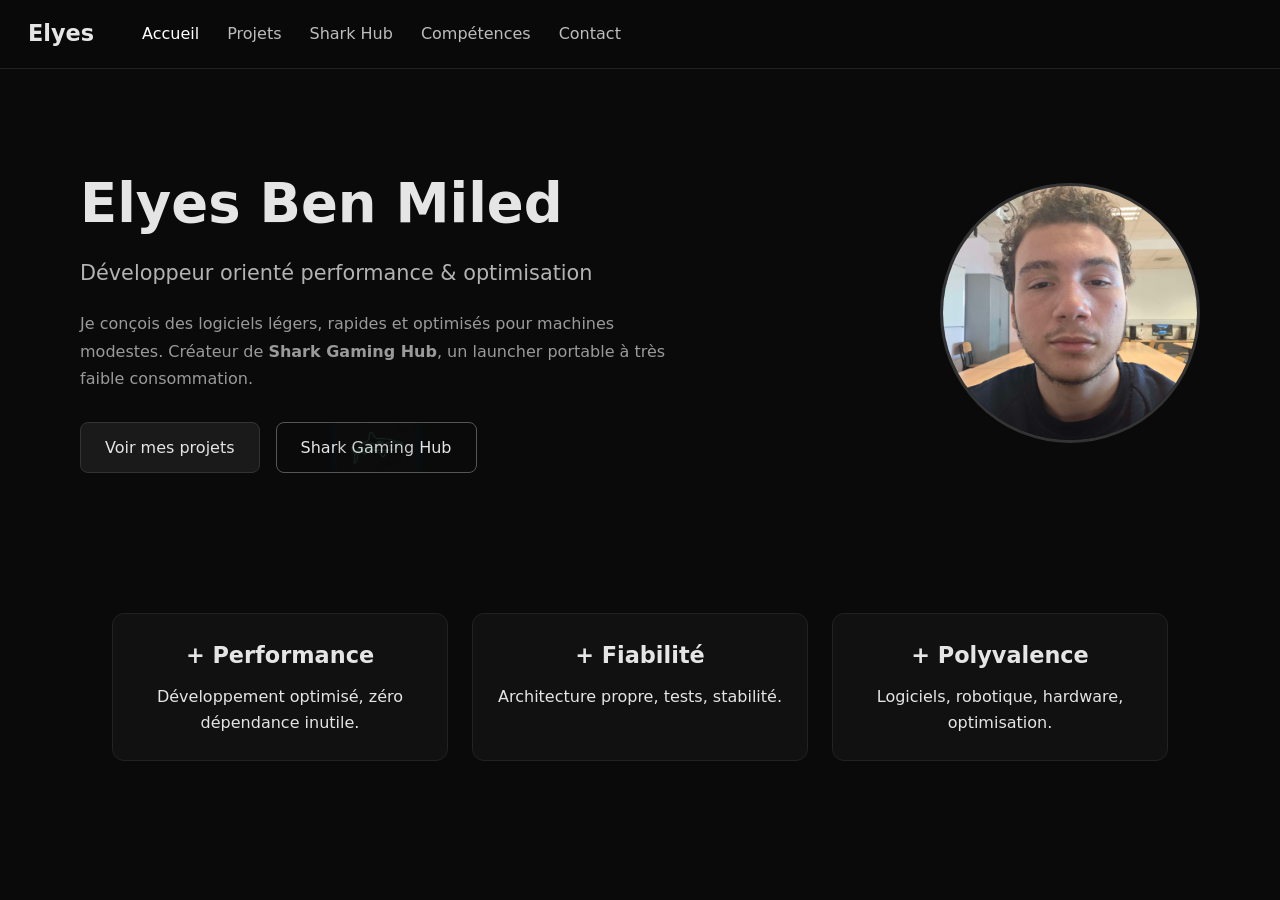
==== index.html @ 0fb487bc "Add files via upload" ====
<!DOCTYPE html>
<html lang="fr">
<head>
  <meta charset="UTF-8" />
  <meta name="viewport" content="width=device-width, initial-scale=1.0" />
  <title>Elyes – Développeur orienté performance</title>
  <link rel="stylesheet" href="style.css" />
</head>
<body>

  <!-- NAVBAR -->
  <header class="navbar">
    <div class="nav-logo">Elyes</div>
    <nav>
      <a href="index.html" class="active">Accueil</a>
      <a href="projects.html">Projets</a>
      <a href="software.html">Shark Hub</a>
      <a href="skills.html">Compétences</a>
      <a href="contact.html">Contact</a>
    </nav>
  </header>

  <!-- HERO -->
  <section class="hero">
    <div class="hero-content">
      <h1 class="hero-title">Elyes Ben Miled</h1>
      <p class="hero-subtitle">Développeur orienté performance & optimisation</p>

      <p class="hero-text">
        Je conçois des logiciels légers, rapides et optimisés pour machines modestes.
        Créateur de <strong>Shark Gaming Hub</strong>, un launcher portable à très faible consommation.
      </p>

      <div class="hero-buttons">
        <a href="projects.html" class="btn">Voir mes projets</a>

        <!-- BOUTON AVEC LOGO EN ARRIÈRE-PLAN -->
        <a href="software.html" class="btn btn-outline btn-logo-bg">
          Shark Gaming Hub
        </a>
      </div>
    </div>

    <div class="hero-photo">
      <img src="photo.jpg" alt="Photo de profil">
    </div>
  </section>

  <!-- HIGHLIGHTS -->
  <section class="highlights">
    <div class="highlight-card">
      <h3>+ Performance</h3>
      <p>Développement optimisé, zéro dépendance inutile.</p>
    </div>

    <div class="highlight-card">
      <h3>+ Fiabilité</h3>
      <p>Architecture propre, tests, stabilité.</p>
    </div>

    <div class="highlight-card">
      <h3>+ Polyvalence</h3>
      <p>Logiciels, robotique, hardware, optimisation.</p>
    </div>
  </section>

</body>
</html>
---- style.css ----
/* RESET */
* {
  margin: 0;
  padding: 0;
  box-sizing: border-box;
  font-family: system-ui, -apple-system, BlinkMacSystemFont, sans-serif;
}

body {
  background-color: #0a0a0a;
  color: #e5e5e5;
  line-height: 1.6;
}

/* NAVBAR FINAL */
.navbar {
  position: fixed;
  top: 0;
  width: 100%;
  padding: 16px 28px;
  background: rgba(10, 10, 10, 0.85);
  backdrop-filter: blur(10px);
  display: flex;
  align-items: center;
  z-index: 100;
  border-bottom: 1px solid #222;
}

.nav-logo {
  font-size: 1.4rem;
  font-weight: 700;
  color: #e5e5e5;
  margin-right: 48px;
}

.navbar nav {
  display: flex;
  gap: 28px;
}

.navbar nav a {
  color: #bdbdbd;
  text-decoration: none;
  font-size: 1rem;
  transition: 0.25s;
}

.navbar nav a:hover,
.navbar nav a.active {
  color: #ffffff;
}

/* HERO INDEX */
.hero {
  display: flex;
  justify-content: space-between;
  align-items: center;
  padding: 160px 40px 80px;
  max-width: 1200px;
  margin: auto;
}

.hero-content {
  max-width: 600px;
}

.hero-title {
  font-size: 3.4rem;
  font-weight: 700;
}

.hero-subtitle {
  margin-top: 10px;
  font-size: 1.3rem;
  color: #b3b3b3;
}

.hero-text {
  margin-top: 20px;
  color: #9a9a9a;
  line-height: 1.7;
}

.hero-buttons {
  margin-top: 30px;
  display: flex;
  gap: 16px;
}

.btn {
  padding: 12px 24px;
  background: #1a1a1a;
  border: 1px solid #333;
  border-radius: 8px;
  color: #e5e5e5;
  text-decoration: none;
  transition: 0.2s;
}

.btn:hover {
  background: #333;
}

.btn-outline {
  background: transparent;
  border: 1px solid #555;
}

.btn-outline:hover {
  background: #222;
}

/* BOUTON AVEC LOGO EN ARRIÈRE-PLAN */
.btn-logo-bg {
  position: relative;
  overflow: hidden;
  z-index: 1;
}

.btn-logo-bg::before {
  content: "";
  position: absolute;
  top: 50%;
  left: 50%;
  width: 160%;
  height: 160%;
  background: url("shark neon.jpg") center/contain no-repeat;
  opacity: 0.12;
  transform: translate(-50%, -50%);
  filter: drop-shadow(0 0 10px #00eaff55);
  pointer-events: none;
  z-index: 0;
}

.btn-logo-bg {
  position: relative;
  z-index: 2;
}

/* HERO PHOTO */
.hero-photo img {
  width: 260px;
  height: 260px;
  border-radius: 50%;
  object-fit: cover;
  border: 3px solid #333;
}

/* HIGHLIGHTS */
.highlights {
  display: flex;
  justify-content: center;
  gap: 24px;
  padding: 60px 40px;
  max-width: 1200px;
  margin: auto;
}

.highlight-card {
  background: #111;
  padding: 24px;
  border-radius: 12px;
  border: 1px solid #222;
  width: 30%;
  text-align: center;
  transition: 0.2s;
}

.highlight-card:hover {
  transform: translateY(-4px);
  border-color: #444;
}

.highlight-card h3 {
  font-size: 1.4rem;
  margin-bottom: 10px;
}

/* PAGE HERO (projects, software, skills, contact) */
.page-hero {
  padding: 160px 40px 60px;
  text-align: center;
  max-width: 900px;
  margin: auto;
}

.page-hero h1 {
  font-size: 3rem;
  font-weight: 700;
}

.page-hero p {
  margin-top: 10px;
  color: #b3b3b3;
}

/* LOGO EN ARRIÈRE-PLAN DANS LA PAGE SHARK HUB */
.shark-bg {
  position: relative;
  overflow: hidden;
}

.shark-bg::before {
  content: "";
  position: absolute;
  top: 50%;
  left: 50%;
  width: 420px;
  height: 420px;
  background: url("shark neon.jpg") center/contain no-repeat;
  opacity: 0.12;
  transform: translate(-50%, -50%);
  filter: drop-shadow(0 0 20px #00eaff55);
  pointer-events: none;
  z-index: 0;
}

.shark-bg h1,
.shark-bg p {
  position: relative;
  z-index: 2;
}

/* PROJECT GRID */
.projects-grid {
  max-width: 1200px;
  margin: auto;
  padding: 40px;
  display: grid;
  grid-template-columns: repeat(auto-fit, minmax(320px, 1fr));
  gap: 24px;
}

.project-card {
  background: #111;
  border: 1px solid #222;
  padding: 24px;
  border-radius: 12px;
  transition: 0.2s;
}

.project-card:hover {
  transform: translateY(-4px);
  border-color: #444;
}

.project-card.big {
  grid-column: span 2;
}

.project-desc {
  color: #cfcfcf;
  margin-bottom: 16px;
}

.project-list {
  margin: 16px 0;
  padding-left: 20px;
  color: #bdbdbd;
}

.project-list li {
  margin-bottom: 6px;
}

/* SOFTWARE PAGE */
.software-intro {
  display: flex;
  gap: 40px;
  max-width: 1200px;
  margin: auto;
  padding: 40px;
}

.software-text {
  flex: 2;
}

.software-box {
  flex: 1;
  background: #111;
  border: 1px solid #222;
  padding: 24px;
  border-radius: 12px;
}

.software-box ul li {
  margin-bottom: 8px;
}

/* TECH GRID */
.tech-section {
  max-width: 1200px;
  margin: auto;
  padding: 40px;
}

.tech-grid {
  display: grid;
  grid-template-columns: repeat(auto-fit, minmax(260px, 1fr));
  gap: 24px;
}

.tech-card {
  background: #111;
  border: 1px solid #222;
  padding: 24px;
  border-radius: 12px;
  transition: 0.2s;
}

.tech-card:hover {
  transform: translateY(-4px);
  border-color: #444;
}

/* PERFORMANCE GRID */
.performance {
  max-width: 1200px;
  margin: auto;
  padding: 40px;
}

.perf-grid {
  display: grid;
  grid-template-columns: repeat(auto-fit, minmax(260px, 1fr));
  gap: 24px;
}

.perf-item {
  background: #111;
  border: 1px solid #222;
  padding: 20px;
  border-radius: 12px;
  transition: 0.2s;
}

.perf-item:hover {
  transform: translateY(-4px);
  border-color: #444;
}

/* PUBLIC LIST */
.public-list,
.roadmap {
  max-width: 800px;
  margin: auto;
  padding: 20px;
  line-height: 1.8;
}

/* SKILLS GRID */
.skills-grid {
  max-width: 1200px;
  margin: auto;
  padding: 40px;
  display: grid;
  grid-template-columns: repeat(auto-fit, minmax(320px, 1fr));
  gap: 24px;
}

.skill-card {
  background: #111;
  border: 1px solid #222;
  padding: 24px;
  border-radius: 12px;
  transition: 0.2s;
}

.skill-card:hover {
  transform: translateY(-4px);
  border-color: #444;
}

/* CONTACT */
.contact-section {
  max-width: 900px;
  margin: auto;
  padding: 40px;
  display: grid;
  grid-template-columns: repeat(auto-fit, minmax(260px, 1fr));
  gap: 24px;
}

.contact-card {
  background: #111;
  border: 1px solid #222;
  padding: 24px;
  border-radius: 12px;
  transition: 0.2s;
}

.contact-card:hover {
  transform: translateY(-4px);
  border-color: #444;
}

.contact-card a {
  color: #e5e5e5;
  text-decoration: underline;
}

/* RESPONSIVE */
@media (max-width: 900px) {
  .hero {
    flex-direction: column;
    text-align: center;
  }

  .hero-photo {
    margin-top: 40px;
  }

  .software-intro {
    flex-direction: column;
  }
}
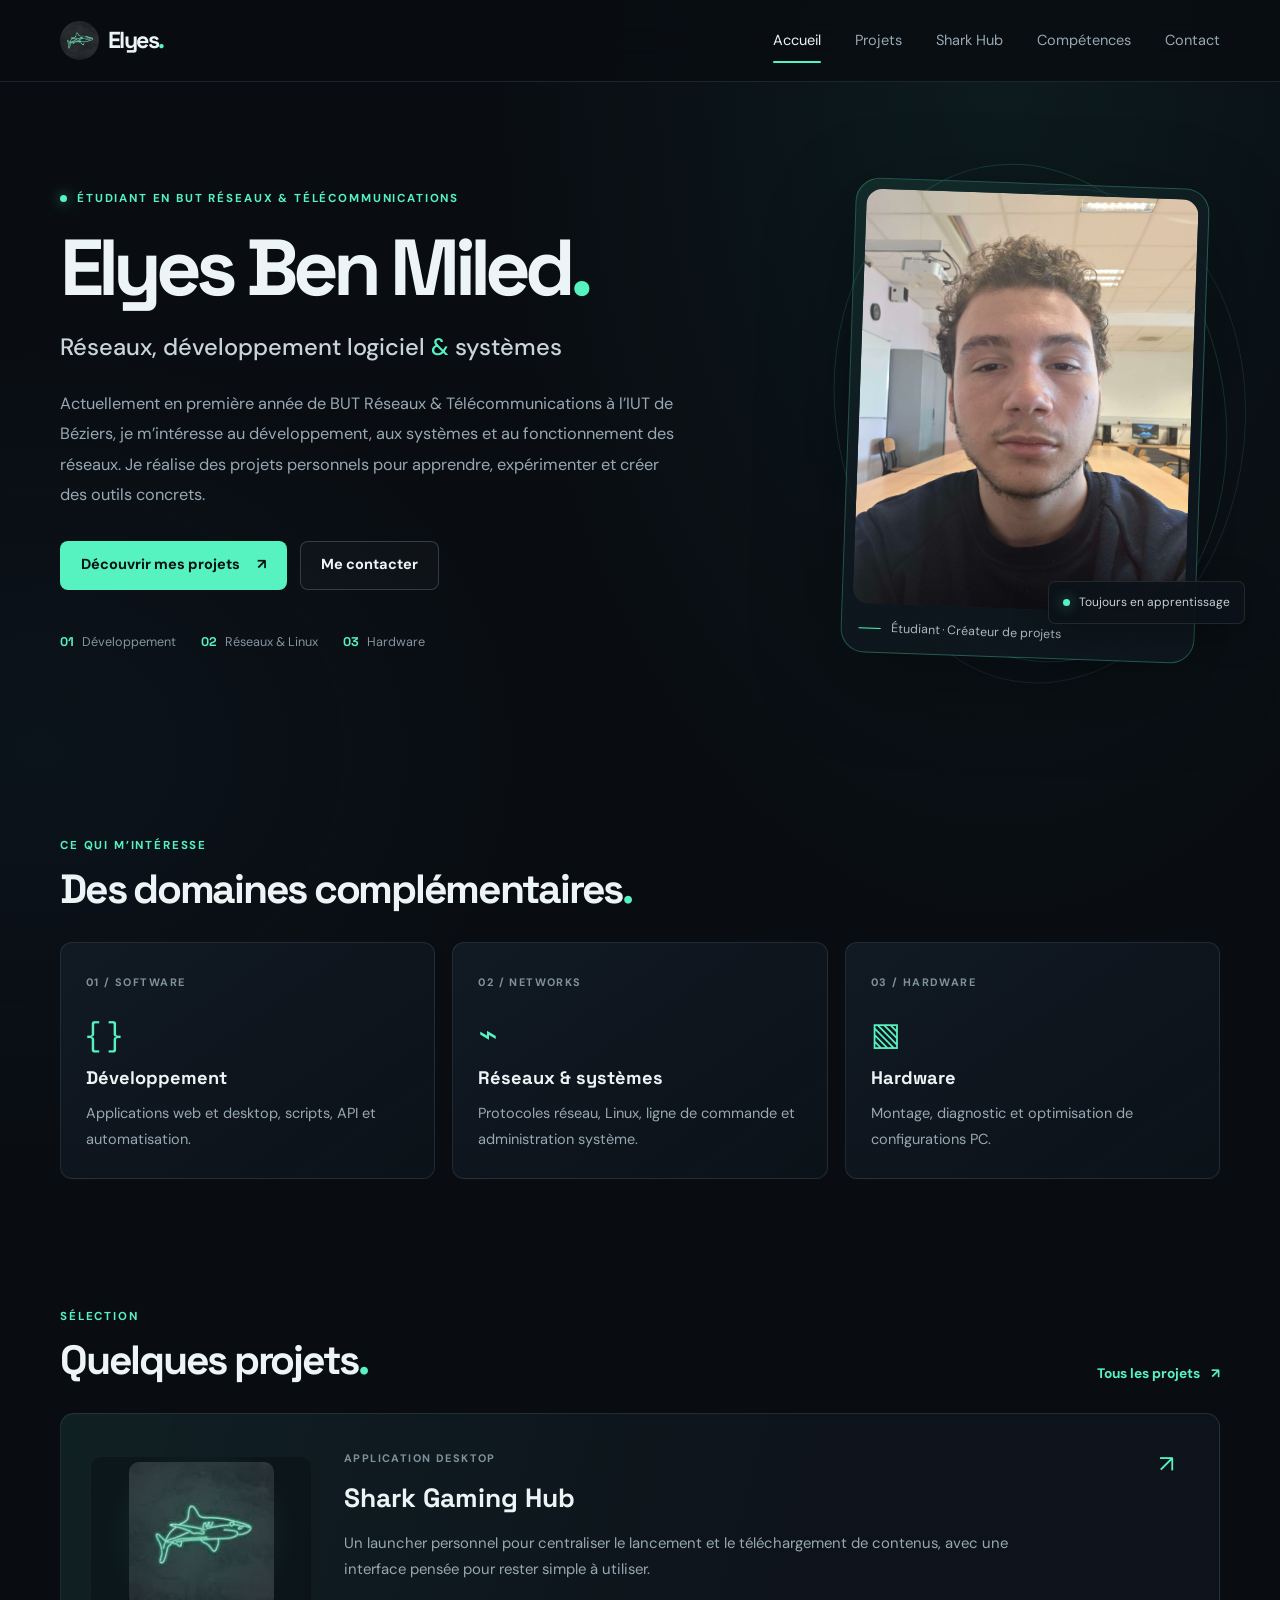
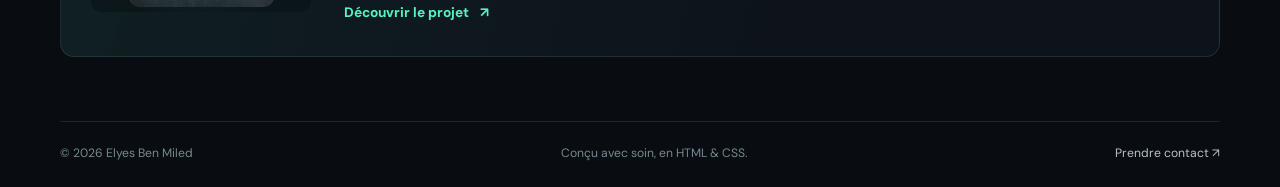
==== commit d84c89da: "Add files via upload" ====
--- a/index.html
+++ b/index.html
@@ -1,68 +1,119 @@
-<!DOCTYPE html>
-<html lang="fr">
-<head>
-  <meta charset="UTF-8" />
-  <meta name="viewport" content="width=device-width, initial-scale=1.0" />
-  <title>Elyes – Développeur orienté performance</title>
-  <link rel="stylesheet" href="style.css" />
-</head>
-<body>
-
-  <!-- NAVBAR -->
-  <header class="navbar">
-    <div class="nav-logo">Elyes</div>
-    <nav>
-      <a href="index.html" class="active">Accueil</a>
-      <a href="projects.html">Projets</a>
-      <a href="software.html">Shark Hub</a>
-      <a href="skills.html">Compétences</a>
-      <a href="contact.html">Contact</a>
-    </nav>
-  </header>
-
-  <!-- HERO -->
-  <section class="hero">
-    <div class="hero-content">
-      <h1 class="hero-title">Elyes Ben Miled</h1>
-      <p class="hero-subtitle">Développeur orienté performance & optimisation</p>
-
-      <p class="hero-text">
-        Je conçois des logiciels légers, rapides et optimisés pour machines modestes.
-        Créateur de <strong>Shark Gaming Hub</strong>, un launcher portable à très faible consommation.
-      </p>
-
-      <div class="hero-buttons">
-        <a href="projects.html" class="btn">Voir mes projets</a>
-
-        <!-- BOUTON AVEC LOGO EN ARRIÈRE-PLAN -->
-        <a href="software.html" class="btn btn-outline btn-logo-bg">
-          Shark Gaming Hub
-        </a>
-      </div>
-    </div>
-
-    <div class="hero-photo">
-      <img src="photo.jpg" alt="Photo de profil">
-    </div>
-  </section>
-
-  <!-- HIGHLIGHTS -->
-  <section class="highlights">
-    <div class="highlight-card">
-      <h3>+ Performance</h3>
-      <p>Développement optimisé, zéro dépendance inutile.</p>
-    </div>
-
-    <div class="highlight-card">
-      <h3>+ Fiabilité</h3>
-      <p>Architecture propre, tests, stabilité.</p>
-    </div>
-
-    <div class="highlight-card">
-      <h3>+ Polyvalence</h3>
-      <p>Logiciels, robotique, hardware, optimisation.</p>
-    </div>
-  </section>
-
-</body>
-</html>
+<!DOCTYPE html>
+<html lang="fr">
+<head>
+  <meta charset="UTF-8" />
+  <meta name="viewport" content="width=device-width, initial-scale=1.0" />
+  <meta name="description" content="Portfolio d’Elyes Ben Miled, étudiant en BUT Réseaux & Télécommunications à l’IUT de Béziers. Projets en développement logiciel, réseaux, systèmes et hardware." />
+  <meta name="theme-color" content="#090d12" />
+  <title>Elyes Ben Miled — Portfolio</title>
+  <link rel="preconnect" href="https://fonts.googleapis.com" />
+  <link rel="preconnect" href="https://fonts.gstatic.com" crossorigin />
+  <link href="https://fonts.googleapis.com/css2?family=DM+Sans:wght@400;500;600;700&family=Space+Grotesk:wght@400;500;600;700&display=swap" rel="stylesheet" />
+  <link rel="stylesheet" href="style.css" />
+</head>
+<body>
+  <header class="navbar">
+    <a class="brand" href="index.html" aria-label="Elyes — Accueil">
+      <img src="shark neon.jpg" alt="" class="brand-mark" />
+      <span>Elyes<span class="brand-dot">.</span></span>
+    </a>
+    <nav aria-label="Navigation principale">
+      <a href="index.html" class="active" aria-current="page">Accueil</a>
+      <a href="projects.html">Projets</a>
+      <a href="software.html">Shark Hub</a>
+      <a href="skills.html">Compétences</a>
+      <a href="contact.html">Contact</a>
+    </nav>
+  </header>
+
+  <main>
+    <section class="hero container">
+      <div class="hero-content">
+        <p class="eyebrow"><span class="status-dot"></span> Étudiant en BUT Réseaux & Télécommunications</p>
+        <h1>Elyes Ben Miled<span class="accent">.</span></h1>
+        <p class="hero-subtitle">Réseaux, développement logiciel <span>&</span> systèmes</p>
+        <p class="hero-text">
+          Actuellement en première année de BUT Réseaux & Télécommunications à l’IUT de Béziers,
+          je m’intéresse au développement, aux systèmes et au fonctionnement des réseaux.
+          Je réalise des projets personnels pour apprendre, expérimenter et créer des outils concrets.
+        </p>
+        <div class="hero-actions">
+          <a href="projects.html" class="button button-primary">Découvrir mes projets <span aria-hidden="true">↗</span></a>
+          <a href="contact.html" class="button button-secondary">Me contacter</a>
+        </div>
+        <div class="hero-meta">
+          <span><span class="meta-icon">01</span> Développement</span>
+          <span><span class="meta-icon">02</span> Réseaux & Linux</span>
+          <span><span class="meta-icon">03</span> Hardware</span>
+        </div>
+      </div>
+
+      <div class="hero-visual">
+        <div class="photo-frame">
+          <img src="photo.jpg" alt="Portrait d’Elyes Ben Miled" class="profile-photo" />
+          <div class="photo-caption">
+            <span class="caption-line"></span>
+            <span>Étudiant · Créateur de projets</span>
+          </div>
+        </div>
+        <div class="visual-orbit orbit-one"></div>
+        <div class="visual-orbit orbit-two"></div>
+        <div class="floating-tag"><span class="status-dot"></span> Toujours en apprentissage</div>
+      </div>
+    </section>
+
+    <section class="focus-section container section-block">
+      <div class="section-heading">
+        <p class="eyebrow">CE QUI M’INTÉRESSE</p>
+        <h2>Des domaines complémentaires<span class="accent">.</span></h2>
+      </div>
+      <div class="focus-grid">
+        <article class="info-card">
+          <span class="card-index">01 / SOFTWARE</span>
+          <div class="card-symbol" aria-hidden="true">{ }</div>
+          <h3>Développement</h3>
+          <p>Applications web et desktop, scripts, API et automatisation.</p>
+        </article>
+        <article class="info-card">
+          <span class="card-index">02 / NETWORKS</span>
+          <div class="card-symbol" aria-hidden="true">⌁</div>
+          <h3>Réseaux & systèmes</h3>
+          <p>Protocoles réseau, Linux, ligne de commande et administration système.</p>
+        </article>
+        <article class="info-card">
+          <span class="card-index">03 / HARDWARE</span>
+          <div class="card-symbol" aria-hidden="true">▧</div>
+          <h3>Hardware</h3>
+          <p>Montage, diagnostic et optimisation de configurations PC.</p>
+        </article>
+      </div>
+    </section>
+
+    <section class="featured-section container section-block">
+      <div class="section-heading section-heading-row">
+        <div>
+          <p class="eyebrow">SÉLECTION</p>
+          <h2>Quelques projets<span class="accent">.</span></h2>
+        </div>
+        <a class="text-link" href="projects.html">Tous les projets <span aria-hidden="true">↗</span></a>
+      </div>
+      <a class="featured-project" href="software.html">
+        <div class="featured-project-logo"><img src="shark neon.jpg" alt="Logo Shark Gaming Hub" /></div>
+        <div class="featured-project-copy">
+          <span class="project-type">APPLICATION DESKTOP</span>
+          <h3>Shark Gaming Hub</h3>
+          <p>Un launcher personnel pour centraliser le lancement et le téléchargement de contenus, avec une interface pensée pour rester simple à utiliser.</p>
+          <span class="text-link">Découvrir le projet <span aria-hidden="true">↗</span></span>
+        </div>
+        <span class="featured-arrow" aria-hidden="true">↗</span>
+      </a>
+    </section>
+  </main>
+
+  <footer class="site-footer container">
+    <span>© 2026 Elyes Ben Miled</span>
+    <span>Conçu avec soin, en HTML & CSS.</span>
+    <a href="contact.html">Prendre contact ↗</a>
+  </footer>
+</body>
+</html>
--- a/style.css
+++ b/style.css
@@ -1,417 +1,321 @@
-/* RESET */
-* {
-  margin: 0;
-  padding: 0;
-  box-sizing: border-box;
-  font-family: system-ui, -apple-system, BlinkMacSystemFont, sans-serif;
-}
-
-body {
-  background-color: #0a0a0a;
-  color: #e5e5e5;
-  line-height: 1.6;
-}
-
-/* NAVBAR FINAL */
-.navbar {
-  position: fixed;
-  top: 0;
-  width: 100%;
-  padding: 16px 28px;
-  background: rgba(10, 10, 10, 0.85);
-  backdrop-filter: blur(10px);
-  display: flex;
-  align-items: center;
-  z-index: 100;
-  border-bottom: 1px solid #222;
-}
-
-.nav-logo {
-  font-size: 1.4rem;
-  font-weight: 700;
-  color: #e5e5e5;
-  margin-right: 48px;
-}
-
-.navbar nav {
-  display: flex;
-  gap: 28px;
-}
-
-.navbar nav a {
-  color: #bdbdbd;
-  text-decoration: none;
-  font-size: 1rem;
-  transition: 0.25s;
-}
-
-.navbar nav a:hover,
-.navbar nav a.active {
-  color: #ffffff;
-}
-
-/* HERO INDEX */
-.hero {
-  display: flex;
-  justify-content: space-between;
-  align-items: center;
-  padding: 160px 40px 80px;
-  max-width: 1200px;
-  margin: auto;
-}
-
-.hero-content {
-  max-width: 600px;
-}
-
-.hero-title {
-  font-size: 3.4rem;
-  font-weight: 700;
-}
-
-.hero-subtitle {
-  margin-top: 10px;
-  font-size: 1.3rem;
-  color: #b3b3b3;
-}
-
-.hero-text {
-  margin-top: 20px;
-  color: #9a9a9a;
-  line-height: 1.7;
-}
-
-.hero-buttons {
-  margin-top: 30px;
-  display: flex;
-  gap: 16px;
-}
-
-.btn {
-  padding: 12px 24px;
-  background: #1a1a1a;
-  border: 1px solid #333;
-  border-radius: 8px;
-  color: #e5e5e5;
-  text-decoration: none;
-  transition: 0.2s;
-}
-
-.btn:hover {
-  background: #333;
-}
-
-.btn-outline {
-  background: transparent;
-  border: 1px solid #555;
-}
-
-.btn-outline:hover {
-  background: #222;
-}
-
-/* BOUTON AVEC LOGO EN ARRIÈRE-PLAN */
-.btn-logo-bg {
-  position: relative;
-  overflow: hidden;
-  z-index: 1;
-}
-
-.btn-logo-bg::before {
-  content: "";
-  position: absolute;
-  top: 50%;
-  left: 50%;
-  width: 160%;
-  height: 160%;
-  background: url("shark neon.jpg") center/contain no-repeat;
-  opacity: 0.12;
-  transform: translate(-50%, -50%);
-  filter: drop-shadow(0 0 10px #00eaff55);
-  pointer-events: none;
-  z-index: 0;
-}
-
-.btn-logo-bg {
-  position: relative;
-  z-index: 2;
-}
-
-/* HERO PHOTO */
-.hero-photo img {
-  width: 260px;
-  height: 260px;
-  border-radius: 50%;
-  object-fit: cover;
-  border: 3px solid #333;
-}
-
-/* HIGHLIGHTS */
-.highlights {
-  display: flex;
-  justify-content: center;
-  gap: 24px;
-  padding: 60px 40px;
-  max-width: 1200px;
-  margin: auto;
-}
-
-.highlight-card {
-  background: #111;
-  padding: 24px;
-  border-radius: 12px;
-  border: 1px solid #222;
-  width: 30%;
-  text-align: center;
-  transition: 0.2s;
-}
-
-.highlight-card:hover {
-  transform: translateY(-4px);
-  border-color: #444;
-}
-
-.highlight-card h3 {
-  font-size: 1.4rem;
-  margin-bottom: 10px;
-}
-
-/* PAGE HERO (projects, software, skills, contact) */
-.page-hero {
-  padding: 160px 40px 60px;
-  text-align: center;
-  max-width: 900px;
-  margin: auto;
-}
-
-.page-hero h1 {
-  font-size: 3rem;
-  font-weight: 700;
-}
-
-.page-hero p {
-  margin-top: 10px;
-  color: #b3b3b3;
-}
-
-/* LOGO EN ARRIÈRE-PLAN DANS LA PAGE SHARK HUB */
-.shark-bg {
-  position: relative;
-  overflow: hidden;
-}
-
-.shark-bg::before {
-  content: "";
-  position: absolute;
-  top: 50%;
-  left: 50%;
-  width: 420px;
-  height: 420px;
-  background: url("shark neon.jpg") center/contain no-repeat;
-  opacity: 0.12;
-  transform: translate(-50%, -50%);
-  filter: drop-shadow(0 0 20px #00eaff55);
-  pointer-events: none;
-  z-index: 0;
-}
-
-.shark-bg h1,
-.shark-bg p {
-  position: relative;
-  z-index: 2;
-}
-
-/* PROJECT GRID */
-.projects-grid {
-  max-width: 1200px;
-  margin: auto;
-  padding: 40px;
-  display: grid;
-  grid-template-columns: repeat(auto-fit, minmax(320px, 1fr));
-  gap: 24px;
-}
-
-.project-card {
-  background: #111;
-  border: 1px solid #222;
-  padding: 24px;
-  border-radius: 12px;
-  transition: 0.2s;
-}
-
-.project-card:hover {
-  transform: translateY(-4px);
-  border-color: #444;
-}
-
-.project-card.big {
-  grid-column: span 2;
-}
-
-.project-desc {
-  color: #cfcfcf;
-  margin-bottom: 16px;
-}
-
-.project-list {
-  margin: 16px 0;
-  padding-left: 20px;
-  color: #bdbdbd;
-}
-
-.project-list li {
-  margin-bottom: 6px;
-}
-
-/* SOFTWARE PAGE */
-.software-intro {
-  display: flex;
-  gap: 40px;
-  max-width: 1200px;
-  margin: auto;
-  padding: 40px;
-}
-
-.software-text {
-  flex: 2;
-}
-
-.software-box {
-  flex: 1;
-  background: #111;
-  border: 1px solid #222;
-  padding: 24px;
-  border-radius: 12px;
-}
-
-.software-box ul li {
-  margin-bottom: 8px;
-}
-
-/* TECH GRID */
-.tech-section {
-  max-width: 1200px;
-  margin: auto;
-  padding: 40px;
-}
-
-.tech-grid {
-  display: grid;
-  grid-template-columns: repeat(auto-fit, minmax(260px, 1fr));
-  gap: 24px;
-}
-
-.tech-card {
-  background: #111;
-  border: 1px solid #222;
-  padding: 24px;
-  border-radius: 12px;
-  transition: 0.2s;
-}
-
-.tech-card:hover {
-  transform: translateY(-4px);
-  border-color: #444;
-}
-
-/* PERFORMANCE GRID */
-.performance {
-  max-width: 1200px;
-  margin: auto;
-  padding: 40px;
-}
-
-.perf-grid {
-  display: grid;
-  grid-template-columns: repeat(auto-fit, minmax(260px, 1fr));
-  gap: 24px;
-}
-
-.perf-item {
-  background: #111;
-  border: 1px solid #222;
-  padding: 20px;
-  border-radius: 12px;
-  transition: 0.2s;
-}
-
-.perf-item:hover {
-  transform: translateY(-4px);
-  border-color: #444;
-}
-
-/* PUBLIC LIST */
-.public-list,
-.roadmap {
-  max-width: 800px;
-  margin: auto;
-  padding: 20px;
-  line-height: 1.8;
-}
-
-/* SKILLS GRID */
-.skills-grid {
-  max-width: 1200px;
-  margin: auto;
-  padding: 40px;
-  display: grid;
-  grid-template-columns: repeat(auto-fit, minmax(320px, 1fr));
-  gap: 24px;
-}
-
-.skill-card {
-  background: #111;
-  border: 1px solid #222;
-  padding: 24px;
-  border-radius: 12px;
-  transition: 0.2s;
-}
-
-.skill-card:hover {
-  transform: translateY(-4px);
-  border-color: #444;
-}
-
-/* CONTACT */
-.contact-section {
-  max-width: 900px;
-  margin: auto;
-  padding: 40px;
-  display: grid;
-  grid-template-columns: repeat(auto-fit, minmax(260px, 1fr));
-  gap: 24px;
-}
-
-.contact-card {
-  background: #111;
-  border: 1px solid #222;
-  padding: 24px;
-  border-radius: 12px;
-  transition: 0.2s;
-}
-
-.contact-card:hover {
-  transform: translateY(-4px);
-  border-color: #444;
-}
-
-.contact-card a {
-  color: #e5e5e5;
-  text-decoration: underline;
-}
-
-/* RESPONSIVE */
-@media (max-width: 900px) {
-  .hero {
-    flex-direction: column;
-    text-align: center;
-  }
-
-  .hero-photo {
-    margin-top: 40px;
-  }
-
-  .software-intro {
-    flex-direction: column;
-  }
-}
+:root {
+  color-scheme: dark;
+  --bg: #090d12;
+  --surface: #10171f;
+  --surface-soft: #0d141b;
+  --line: rgba(180, 205, 220, 0.12);
+  --text: #edf4f6;
+  --muted: #98a8b2;
+  --accent: #56f3c1;
+  --accent-strong: #8effd9;
+  --font-body: "DM Sans", system-ui, -apple-system, BlinkMacSystemFont, sans-serif;
+  --font-display: "Space Grotesk", var(--font-body);
+  --container: 1160px;
+}
+
+* { box-sizing: border-box; }
+html { scroll-behavior: smooth; }
+body {
+  margin: 0;
+  padding-top: 82px;
+  background:
+    radial-gradient(ellipse at 78% 4%, rgba(35, 111, 105, 0.14), transparent 31rem),
+    radial-gradient(ellipse at 3% 42%, rgba(34, 75, 106, 0.10), transparent 30rem),
+    var(--bg);
+  color: var(--text);
+  font-family: var(--font-body);
+  line-height: 1.65;
+  min-width: 320px;
+}
+a { color: inherit; }
+img { display: block; max-width: 100%; }
+.container { width: min(var(--container), calc(100% - 64px)); margin-inline: auto; }
+.accent, .brand-dot { color: var(--accent); }
+
+.navbar {
+  position: fixed;
+  inset: 0 0 auto;
+  z-index: 100;
+  min-height: 82px;
+  padding: 0 max(32px, calc((100vw - var(--container)) / 2));
+  display: flex;
+  align-items: center;
+  justify-content: space-between;
+  gap: 28px;
+  background: rgba(9, 13, 18, 0.82);
+  border-bottom: 1px solid var(--line);
+  backdrop-filter: blur(18px);
+  -webkit-backdrop-filter: blur(18px);
+}
+.brand {
+  display: inline-flex;
+  align-items: center;
+  gap: 9px;
+  flex: 0 0 auto;
+  text-decoration: none;
+  font-family: var(--font-display);
+  font-size: 1.45rem;
+  font-weight: 700;
+  letter-spacing: -0.07em;
+}
+.brand-mark { width: 39px; height: 39px; object-fit: cover; border-radius: 50%; mix-blend-mode: screen; }
+.navbar nav { display: flex; align-items: center; gap: clamp(17px, 2.7vw, 34px); }
+.navbar nav a {
+  position: relative;
+  padding: 29px 0 27px;
+  color: var(--muted);
+  font-size: 0.91rem;
+  text-decoration: none;
+  transition: color 180ms ease;
+  white-space: nowrap;
+}
+.navbar nav a::after {
+  content: "";
+  position: absolute;
+  right: 0;
+  bottom: 18px;
+  left: 0;
+  height: 2px;
+  border-radius: 2px;
+  background: var(--accent);
+  transform: scaleX(0);
+  transform-origin: left;
+  transition: transform 180ms ease;
+}
+.navbar nav a:hover, .navbar nav a.active { color: var(--text); }
+.navbar nav a:hover::after, .navbar nav a.active::after { transform: scaleX(1); }
+
+.hero {
+  min-height: 650px;
+  padding-top: 83px;
+  padding-bottom: 96px;
+  display: grid;
+  grid-template-columns: minmax(0, 1.2fr) minmax(300px, 0.8fr);
+  align-items: center;
+  gap: 80px;
+}
+.hero-content { position: relative; z-index: 2; }
+.eyebrow {
+  margin: 0 0 19px;
+  color: var(--accent);
+  font-size: 0.72rem;
+  font-weight: 700;
+  letter-spacing: 0.16em;
+  text-transform: uppercase;
+}
+.hero .eyebrow { display: flex; align-items: center; gap: 10px; }
+.status-dot { display: inline-block; width: 7px; height: 7px; flex: 0 0 7px; border-radius: 50%; background: var(--accent); box-shadow: 0 0 13px rgba(86, 243, 193, 0.65); }
+h1, h2, h3, p { overflow-wrap: break-word; }
+h1, h2, h3 { font-family: var(--font-display); }
+.hero h1, .page-hero h1, .shark-hero h1 {
+  margin: 0;
+  font-family: var(--font-display);
+  font-size: clamp(3.1rem, 6.2vw, 5.3rem);
+  line-height: 1.04;
+  letter-spacing: -0.075em;
+}
+.hero-subtitle { margin: 19px 0 0; color: #c9d5da; font-size: clamp(1.15rem, 2vw, 1.48rem); font-weight: 500; }
+.hero-subtitle span { color: var(--accent); }
+.hero-text { max-width: 620px; margin: 22px 0 0; color: var(--muted); font-size: 1.02rem; line-height: 1.85; }
+.hero-actions { display: flex; flex-wrap: wrap; gap: 13px; margin-top: 31px; }
+.button {
+  min-height: 49px;
+  display: inline-flex;
+  align-items: center;
+  justify-content: center;
+  gap: 17px;
+  padding: 0 20px;
+  border: 1px solid transparent;
+  border-radius: 8px;
+  font-size: 0.91rem;
+  font-weight: 700;
+  text-decoration: none;
+  transition: transform 180ms ease, border-color 180ms ease, background 180ms ease;
+}
+.button:hover { transform: translateY(-2px); }
+.button-primary { color: #07130f; background: var(--accent); }
+.button-primary:hover { background: var(--accent-strong); }
+.button-secondary { color: var(--text); border-color: rgba(180, 205, 220, 0.22); background: rgba(255, 255, 255, 0.025); }
+.button-secondary:hover { border-color: rgba(86, 243, 193, 0.55); background: rgba(86, 243, 193, 0.06); }
+.hero-meta { display: flex; flex-wrap: wrap; gap: 17px 25px; margin-top: 42px; color: #84959e; font-size: 0.79rem; }
+.hero-meta > span { display: inline-flex; align-items: center; gap: 8px; }
+.meta-icon { color: var(--accent); font-family: var(--font-display); font-weight: 700; }
+.hero-visual { position: relative; width: min(100%, 390px); justify-self: end; padding: 18px; }
+.photo-frame { position: relative; z-index: 2; overflow: hidden; padding: 10px; border: 1px solid rgba(86, 243, 193, 0.28); border-radius: 24px; background: linear-gradient(145deg, rgba(86,243,193,0.09), rgba(15,23,31,0.92) 55%); box-shadow: 0 25px 90px rgba(0, 0, 0, 0.33); transform: rotate(2deg); }
+.profile-photo { width: 100%; aspect-ratio: 4 / 5; border-radius: 16px; object-fit: cover; object-position: center 37%; filter: saturate(0.9); }
+.photo-caption { display: flex; align-items: center; gap: 10px; padding: 14px 7px 4px; color: #aab9bf; font-size: 0.77rem; }
+.caption-line { width: 22px; height: 1px; background: var(--accent); }
+.visual-orbit { position: absolute; border: 1px solid rgba(86, 243, 193, 0.16); border-radius: 50%; }
+.orbit-one { inset: -3px -5px 12px 6px; transform: rotate(-11deg); }
+.orbit-two { inset: 22px -24px -9px 37px; border-color: rgba(95, 153, 177, 0.17); transform: rotate(10deg); }
+.floating-tag { position: absolute; z-index: 3; right: -25px; bottom: 52px; display: flex; align-items: center; gap: 9px; padding: 11px 14px; border: 1px solid var(--line); border-radius: 7px; background: rgba(12, 19, 25, 0.94); color: #c3d0d4; font-size: 0.75rem; box-shadow: 0 10px 35px rgba(0, 0, 0, 0.25); }
+
+.section-block { padding-top: 64px; padding-bottom: 64px; }
+.section-heading { margin-bottom: 28px; }
+.section-heading .eyebrow { margin-bottom: 10px; }
+.section-heading h2, .next-step-card h2, .learning-banner h2 { margin: 0; font-size: clamp(1.8rem, 3.2vw, 2.55rem); line-height: 1.2; letter-spacing: -0.055em; }
+.focus-grid { display: grid; grid-template-columns: repeat(3, minmax(0, 1fr)); gap: 17px; }
+.info-card, .project-card, .skill-panel {
+  position: relative;
+  overflow: hidden;
+  padding: 25px;
+  border: 1px solid var(--line);
+  border-radius: 12px;
+  background: linear-gradient(145deg, rgba(18, 27, 36, 0.95), rgba(12, 18, 25, 0.92));
+  transition: border-color 180ms ease, transform 180ms ease, background 180ms ease;
+}
+.info-card:hover, .project-card:hover, .skill-panel:hover { border-color: rgba(86, 243, 193, 0.34); transform: translateY(-3px); }
+.card-index, .project-type, .contact-label { color: #7f929b; font-size: 0.68rem; font-weight: 700; letter-spacing: 0.13em; }
+.card-symbol { margin: 23px 0 13px; color: var(--accent); font-family: var(--font-display); font-size: 2rem; line-height: 1; }
+.info-card h3 { margin: 0 0 8px; font-size: 1.14rem; }
+.info-card p, .project-card p { margin: 0; color: var(--muted); font-size: 0.91rem; line-height: 1.8; }
+.section-heading-row { display: flex; justify-content: space-between; align-items: end; gap: 20px; }
+.text-link { display: inline-flex; align-items: center; gap: 11px; color: var(--accent); font-size: 0.86rem; font-weight: 700; text-decoration: none; }
+.text-link:hover { color: var(--accent-strong); }
+.featured-project { position: relative; display: grid; grid-template-columns: 220px 1fr 30px; align-items: center; gap: 33px; padding: 30px; border: 1px solid var(--line); border-radius: 14px; background: linear-gradient(105deg, rgba(17, 34, 37, 0.92), rgba(14, 20, 28, 0.96) 62%); text-decoration: none; transition: border-color 180ms ease, transform 180ms ease; }
+.featured-project:hover { border-color: rgba(86, 243, 193, 0.42); transform: translateY(-3px); }
+.featured-project-logo { display: grid; place-items: center; min-height: 155px; border-radius: 10px; background: radial-gradient(circle, rgba(49, 203, 160, 0.12), rgba(6, 11, 15, 0.4) 70%); }
+.featured-project-logo img { width: 145px; height: 145px; border-radius: 10px; object-fit: cover; mix-blend-mode: screen; }
+.project-type { display: inline-block; margin-bottom: 9px; }
+.featured-project h3 { margin: 0 0 9px; font-size: 1.65rem; }
+.featured-project p { max-width: 680px; margin: 0 0 16px; color: var(--muted); font-size: 0.93rem; line-height: 1.8; }
+.featured-arrow { align-self: start; color: var(--accent); font-size: 1.5rem; }
+
+.page-hero { padding-top: 93px; padding-bottom: 48px; text-align: center; }
+.page-hero .eyebrow { margin-bottom: 14px; }
+.page-hero h1 { font-size: clamp(2.9rem, 6vw, 4.7rem); }
+.page-hero > p:last-child { max-width: 700px; margin: 17px auto 0; color: var(--muted); font-size: 1rem; line-height: 1.8; }
+.projects-layout { display: grid; grid-template-columns: repeat(2, minmax(0, 1fr)); gap: 18px; padding-top: 20px; padding-bottom: 85px; }
+.project-card { min-height: 310px; padding: 27px; }
+.project-card-featured { grid-row: span 2; min-height: 100%; background: radial-gradient(circle at 78% 15%, rgba(51, 202, 160, 0.1), transparent 16rem), linear-gradient(145deg, #132229, #10171f 68%); }
+.project-card-top { display: flex; justify-content: space-between; align-items: flex-start; }
+.project-logo { width: 76px; height: 76px; object-fit: cover; border-radius: 10px; mix-blend-mode: screen; }
+.project-card h2 { margin: 20px 0 10px; font-size: 1.55rem; letter-spacing: -0.045em; }
+.project-card-featured > p { max-width: 460px; }
+.project-card .text-link { margin-top: 24px; }
+.tag-list, .skill-pills { display: flex; flex-wrap: wrap; gap: 8px; margin-top: 20px; }
+.tag-list span, .skill-pills span { padding: 6px 10px; border: 1px solid rgba(180, 205, 220, 0.13); border-radius: 5px; background: rgba(255, 255, 255, 0.025); color: #b9c8ce; font-size: 0.73rem; }
+.large-symbol { margin-top: 38px; font-size: 2.35rem; }
+.project-card-wide { grid-column: 1 / -1; min-height: auto; }
+.wide-card-content { display: flex; align-items: center; justify-content: space-between; gap: 24px; }
+.project-card-wide h2 { margin-top: 5px; }
+.project-card-wide p { max-width: 660px; }
+.experience-mark { color: rgba(86, 243, 193, 0.45); font-family: var(--font-display); font-size: 3.8rem; font-weight: 700; letter-spacing: -0.08em; }
+
+.shark-hero { position: relative; min-height: 520px; display: grid; grid-template-columns: 1.15fr 0.85fr; align-items: center; gap: 30px; padding-top: 78px; padding-bottom: 80px; }
+.shark-hero h1 { font-size: clamp(3.2rem, 6vw, 5.1rem); }
+.shark-hero-copy > p:not(.eyebrow) { max-width: 620px; margin: 23px 0 0; color: var(--muted); line-height: 1.85; }
+.shark-hero-art { position: relative; display: grid; place-items: center; min-height: 320px; }
+.shark-hero-art img { position: relative; z-index: 1; width: min(100%, 290px); border-radius: 14px; mix-blend-mode: screen; filter: drop-shadow(0 0 28px rgba(71, 245, 190, 0.15)); }
+.shark-glow { position: absolute; width: 300px; height: 300px; border-radius: 50%; background: rgba(63, 220, 174, 0.12); filter: blur(70px); }
+.software-intro { display: grid; grid-template-columns: 0.9fr 1.1fr; gap: 75px; align-items: start; }
+.software-intro .section-heading { margin: 0; }
+.intro-copy p { margin: 0 0 15px; color: var(--muted); line-height: 1.9; }
+.feature-grid { display: grid; grid-template-columns: repeat(4, minmax(0, 1fr)); gap: 14px; }
+.feature-grid .info-card { min-height: 225px; }
+.feature-grid .card-index { display: block; color: var(--accent); }
+.feature-grid .info-card h3 { margin-top: 28px; }
+.stack-list { border-top: 1px solid var(--line); }
+.stack-list > div { display: grid; grid-template-columns: 220px 1fr; gap: 20px; padding: 19px 8px; border-bottom: 1px solid var(--line); }
+.stack-list strong { font-family: var(--font-display); font-size: 1rem; }
+.stack-list span { color: var(--muted); font-size: 0.9rem; }
+.next-step-card { display: flex; align-items: center; justify-content: space-between; gap: 30px; margin-top: 30px; margin-bottom: 75px; padding: 30px; border: 1px solid rgba(86, 243, 193, 0.22); border-radius: 12px; background: linear-gradient(105deg, rgba(22, 51, 48, 0.5), rgba(14, 20, 28, 0.9)); }
+.next-step-card .eyebrow { margin-bottom: 9px; }
+.next-step-card h2 { font-size: 1.75rem; }
+.next-step-card p:last-child { max-width: 650px; margin: 10px 0 0; color: var(--muted); font-size: 0.9rem; }
+.next-step-card .button { flex: 0 0 auto; }
+
+.skills-layout { display: grid; grid-template-columns: repeat(2, minmax(0, 1fr)); gap: 17px; padding-top: 15px; }
+.skill-panel { min-height: 270px; padding: 27px; }
+.skill-panel-heading { display: flex; align-items: center; justify-content: space-between; }
+.panel-icon { color: var(--accent); font-family: var(--font-display); font-size: 1.7rem; }
+.skill-panel h2 { margin: 20px 0 8px; font-size: 1.45rem; }
+.skill-panel > p { max-width: 520px; margin: 0; color: var(--muted); font-size: 0.9rem; line-height: 1.8; }
+.skill-pills { margin-top: 17px; }
+.learning-note { display: inline-block; margin-top: 14px; color: var(--accent); font-size: 0.75rem; }
+.learning-banner { display: flex; align-items: center; justify-content: space-between; gap: 24px; margin-top: 25px; margin-bottom: 80px; padding: 26px 29px; border: 1px solid var(--line); border-radius: 11px; background: rgba(16, 23, 31, 0.75); }
+.learning-banner .eyebrow { margin-bottom: 7px; }
+.learning-banner h2 { font-size: 1.45rem; }
+.learning-banner p:last-child { margin: 4px 0 0; color: var(--muted); font-size: 0.85rem; }
+.learning-badge { display: inline-flex; align-items: center; gap: 9px; padding: 9px 12px; border: 1px solid rgba(86, 243, 193, 0.22); border-radius: 100px; color: #b9d9ce; font-size: 0.78rem; white-space: nowrap; }
+
+.contact-hero { padding-bottom: 40px; }
+.contact-grid { display: grid; grid-template-columns: repeat(2, minmax(0, 1fr)); gap: 18px; max-width: 900px; padding-top: 16px; padding-bottom: 130px; }
+.contact-card { position: relative; display: block; min-height: 245px; padding: 27px; border: 1px solid var(--line); border-radius: 12px; background: linear-gradient(145deg, rgba(18, 27, 36, 0.95), rgba(12, 18, 25, 0.92)); text-decoration: none; transition: border-color 180ms ease, transform 180ms ease; }
+.contact-card:hover { transform: translateY(-3px); border-color: rgba(86, 243, 193, 0.42); }
+.contact-icon { position: absolute; top: 22px; right: 25px; color: var(--accent); font-size: 1.35rem; }
+.contact-card h2 { margin: 37px 0 6px; font-size: 1.4rem; }
+.contact-card p { margin: 0; color: var(--muted); font-size: 0.9rem; }
+.contact-action { display: inline-block; margin-top: 22px; color: var(--accent); font-size: 0.81rem; font-weight: 700; }
+
+.site-footer { display: flex; align-items: center; justify-content: space-between; gap: 18px; padding-top: 21px; padding-bottom: 24px; border-top: 1px solid var(--line); color: #778891; font-size: 0.76rem; }
+.site-footer a { color: #b6c4c9; text-decoration: none; }
+.site-footer a:hover { color: var(--accent); }
+
+:focus-visible { outline: 2px solid var(--accent); outline-offset: 4px; }
+@media (max-width: 900px) {
+  .navbar { gap: 15px; padding-inline: 25px; }
+  .navbar nav { gap: 17px; }
+  .navbar nav a { font-size: 0.84rem; }
+  .hero { gap: 35px; grid-template-columns: minmax(0, 1fr) minmax(250px, 0.72fr); }
+  .hero-visual { padding: 8px; }
+  .floating-tag { right: -10px; }
+  .feature-grid { grid-template-columns: repeat(2, minmax(0, 1fr)); }
+  .software-intro { gap: 35px; }
+}
+@media (max-width: 680px) {
+  body { padding-top: 112px; }
+  .container { width: min(100% - 36px, var(--container)); }
+  .navbar { min-height: 105px; padding: 11px 18px 0; flex-direction: column; align-items: flex-start; justify-content: center; gap: 2px; }
+  .brand { font-size: 1.26rem; }
+  .brand-mark { width: 31px; height: 31px; }
+  .navbar nav { width: 100%; gap: 22px; overflow-x: auto; scrollbar-width: none; }
+  .navbar nav::-webkit-scrollbar { display: none; }
+  .navbar nav a { padding: 13px 0 15px; font-size: 0.81rem; }
+  .navbar nav a::after { bottom: 7px; }
+  .hero { min-height: auto; grid-template-columns: 1fr; gap: 44px; padding-top: 59px; padding-bottom: 50px; }
+  .hero h1 { font-size: clamp(3rem, 13vw, 4.3rem); }
+  .hero-text { font-size: 0.95rem; }
+  .hero-meta { margin-top: 29px; gap: 12px 18px; }
+  .hero-visual { width: min(78%, 330px); justify-self: center; }
+  .floating-tag { right: -27px; bottom: 45px; }
+  .section-block { padding-top: 48px; padding-bottom: 48px; }
+  .focus-grid, .projects-layout, .skills-layout, .contact-grid { grid-template-columns: 1fr; }
+  .info-card { min-height: 0; }
+  .section-heading-row { align-items: flex-start; }
+  .section-heading-row .text-link { margin-top: 15px; white-space: nowrap; }
+  .featured-project { grid-template-columns: 1fr 24px; gap: 17px; padding: 20px; }
+  .featured-project-logo { grid-column: 1 / -1; min-height: 135px; }
+  .featured-project-logo img { width: 125px; height: 125px; }
+  .featured-arrow { grid-column: 2; grid-row: 2; }
+  .page-hero { padding-top: 65px; padding-bottom: 35px; }
+  .page-hero h1 { font-size: clamp(2.7rem, 12vw, 3.8rem); }
+  .projects-layout { padding-top: 10px; padding-bottom: 55px; }
+  .project-card, .project-card-featured { min-height: auto; grid-row: auto; }
+  .project-card-wide { grid-column: auto; }
+  .shark-hero { min-height: auto; grid-template-columns: 1fr; gap: 5px; padding-top: 63px; padding-bottom: 42px; }
+  .shark-hero h1 { font-size: clamp(3rem, 13vw, 4.5rem); }
+  .shark-hero-art { min-height: 230px; }
+  .shark-hero-art img { width: 220px; }
+  .software-intro { grid-template-columns: 1fr; gap: 20px; }
+  .feature-grid { grid-template-columns: 1fr 1fr; }
+  .feature-grid .info-card { min-height: 210px; padding: 19px; }
+  .stack-list > div { grid-template-columns: 1fr; gap: 4px; padding: 15px 4px; }
+  .next-step-card, .learning-banner { align-items: flex-start; flex-direction: column; padding: 22px; }
+  .next-step-card { margin-bottom: 55px; }
+  .contact-grid { padding-bottom: 75px; }
+  .site-footer { flex-wrap: wrap; justify-content: flex-start; gap: 7px 17px; }
+  .site-footer span:nth-child(2) { display: none; }
+}
+@media (max-width: 390px) {
+  .hero-actions { flex-direction: column; align-items: stretch; }
+  .hero-actions .button { width: 100%; }
+  .feature-grid { grid-template-columns: 1fr; }
+  .feature-grid .info-card { min-height: auto; }
+  .section-heading-row { display: block; }
+  .section-heading-row .text-link { margin-top: 13px; }
+  .floating-tag { right: -15px; font-size: 0.68rem; }
+}
+@media (prefers-reduced-motion: reduce) {
+  *, *::before, *::after { scroll-behavior: auto !important; transition-duration: 0.01ms !important; animation-duration: 0.01ms !important; }
+}
